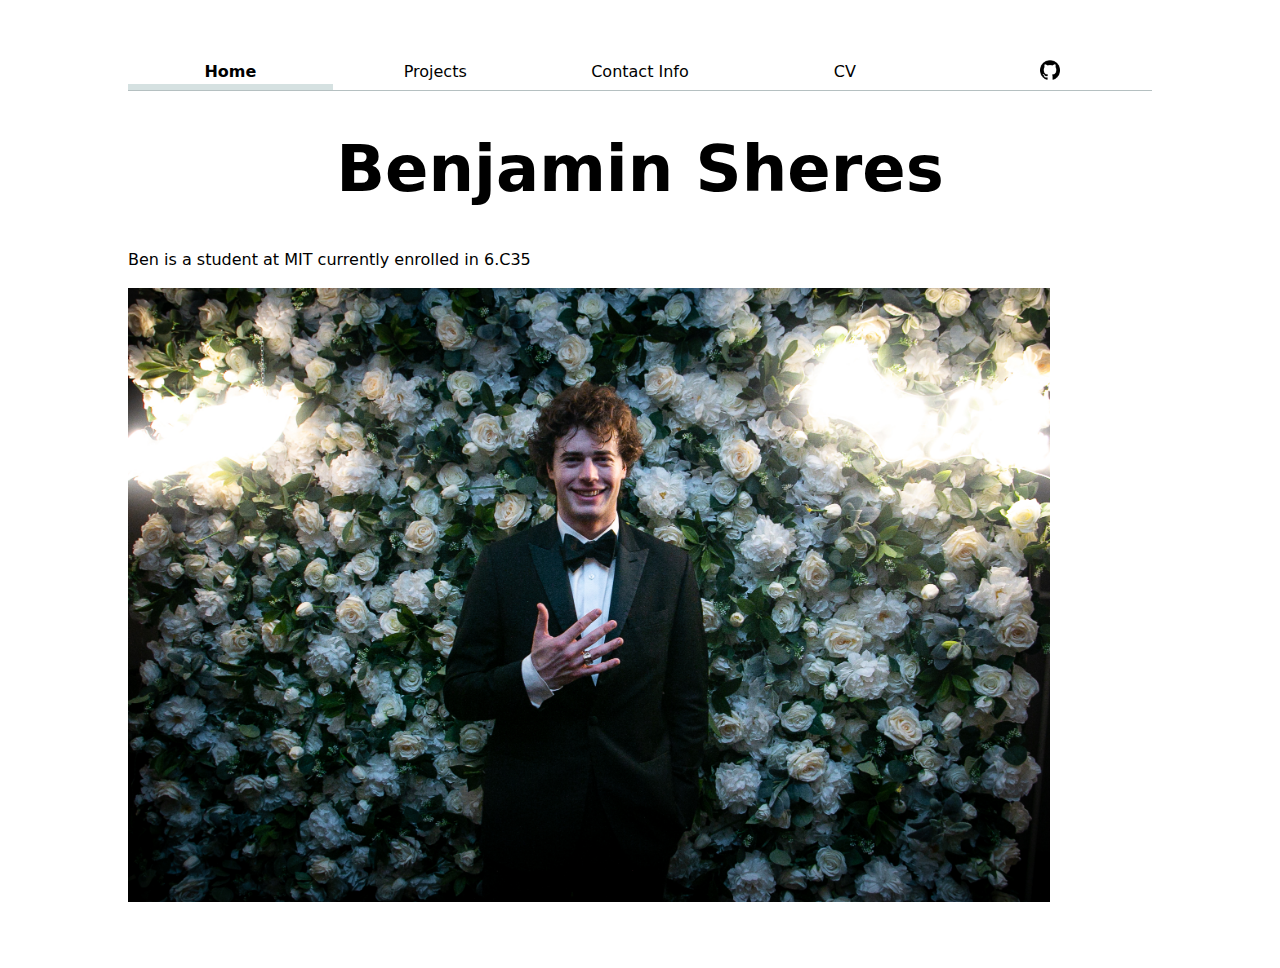
==== index.html @ c6d350a5 "Lab 2" ====
<!DOCTYPE html>
<html lang="en">
  <head>
    <link rel="stylesheet" href="style.css" />
    <meta charset="UTF-8" />
    <meta name="viewport" content="width=device-width, initial-scale=1.0" />
    <title>Ben Sheres: Personal Website and Portfolio</title>
  </head>
  <nav>
    <a class="current" href="/Portfolio/">Home</a>
    <a href="/Portfolio/projects/">Projects</a>
    <a href="/Portfolio/contact/">Contact Info</a>
    <a href="/Portfolio/resume/">CV</a>
    <a href="https://github.com/therealnalm" target="_blank"
      ><img
        src="images/githublogo.png"
        alt="Github logo"
        height="20"
        width="20"
    /></a>
  </nav>
  <body>
    <h1>Benjamin Sheres</h1>
    <p>Ben is a student at MIT currently enrolled in 6.C35</p>
    <img src="images/_MG_2664.jpg" alt="Ben in Tux" />
  </body>
</html>
---- style.css ----
:root {
  --color-accent: oklch(70% 25% 200);
  --color-accent-light: oklch(99% 20% 200);
}

body {
  /* Set line height to 1.5 times the font size
       and use the OS’s UI font as the website font
     */
  font: 100%/1.5 system-ui;
  max-width: 80%;
  margin-inline: auto;
  padding: 5ch;
}

img {
  max-width: 90%;
  margin-inline: auto;
  height: auto;
}

ul {
  display: contents;
}

li {
  display: contents;
}

nav {
  display: flex;
  margin-bottom: 3ch;
  border-bottom: 1px solid oklch(80% 3% 200);
  a {
    flex: 1;
    text-decoration: none;
    color: inherit;
    text-align: center;
    padding: 0.05em;
  }

  a:hover {
    border-bottom: 0.4em solid var(--color-accent);
    background-color: var(--color-accent-light);
  }
  .current {
    font-weight: bold;
    border-bottom: 0.4em solid oklch(90% 3% 200);
  }
}

input {
  font: inherit;
}

textarea {
  font: inherit;
}

button {
  font: inherit;
  width: 100%;
}

label {
  display: grid;
  grid-template-columns: subgrid;
  grid-column: 1/-1;
  gap: 1em;
  padding: 1em;
}

form {
  display: grid;
  grid-template-columns: auto 1fr;
}

.projects {
  display: grid;
  grid-template-columns: repeat(auto-fill, minmax(15em, 1fr));
}
article {
  display: grid;
  grid-template-rows: subgrid;
  grid-row: span 3;
}

h1 {
  font-size: 4em;
  line-height: 1.1;
  text-wrap: balance;
  text-align: center;
}

h2 {
  margin: 0;
  line-height: 1.1;
  text-wrap: balance;
  text-align: center;
}
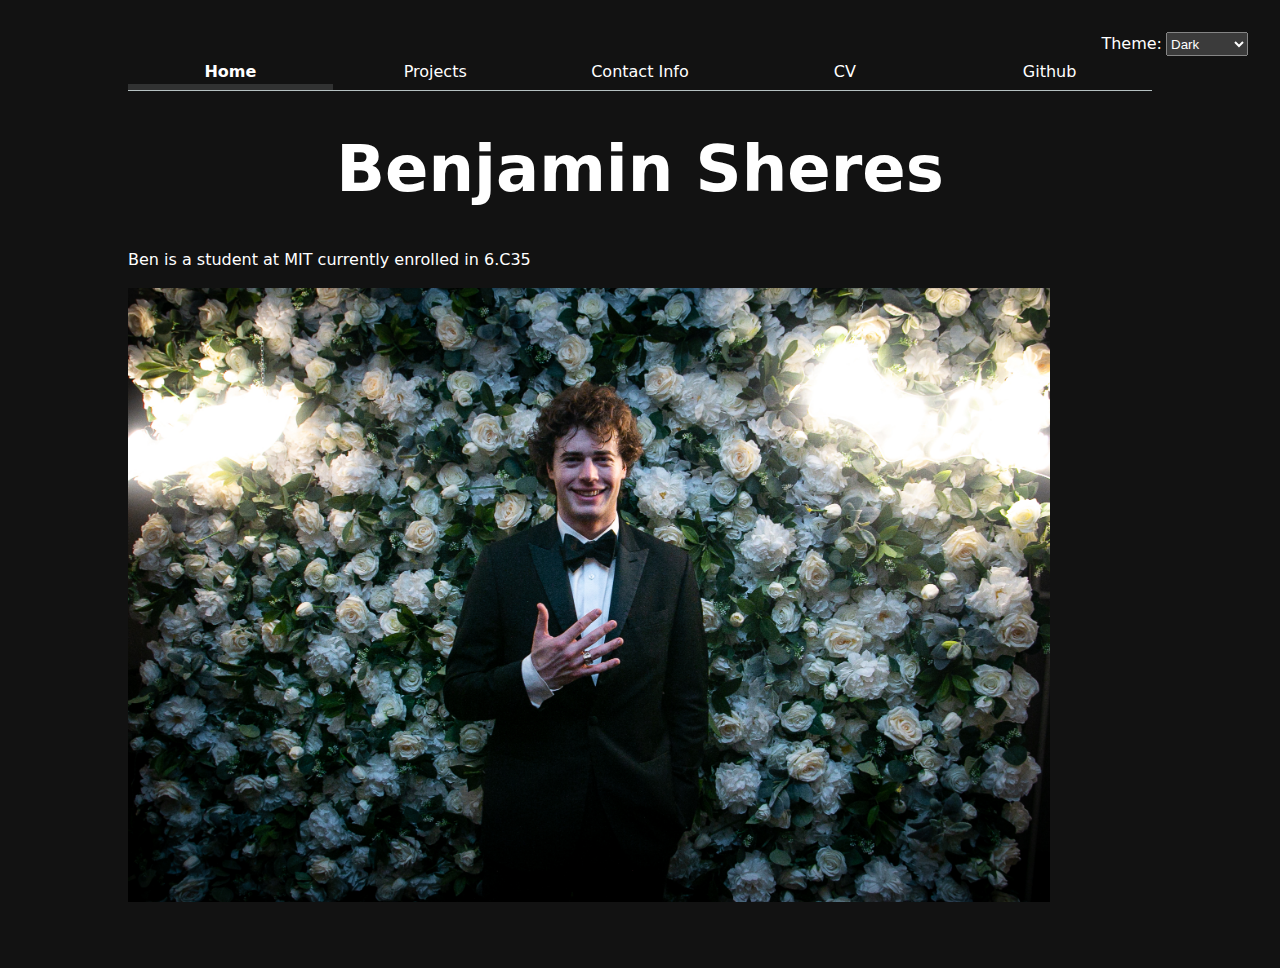
==== commit f73a4f03: "Lab 2" ====
--- a/index.html
+++ b/index.html
@@ -1,16 +1,18 @@
 <!DOCTYPE html>
-<html lang="en">
+
+<html lang="en" class = "home">
   <head>
     <link rel="stylesheet" href="style.css" />
     <meta charset="UTF-8" />
     <meta name="viewport" content="width=device-width, initial-scale=1.0" />
     <title>Ben Sheres: Personal Website and Portfolio</title>
+    <script type=""module" src="global.js" defer></script>
   </head>
-  <nav>
-    <a class="current" href="/Portfolio/">Home</a>
-    <a href="/Portfolio/projects/">Projects</a>
-    <a href="/Portfolio/contact/">Contact Info</a>
-    <a href="/Portfolio/resume/">CV</a>
+  <!-- <nav>
+    <a href="">Home</a>
+    <a href="projects/">Projects</a>
+    <a href="contact/">Contact Info</a>
+    <a href="resume/">CV</a>
     <a href="https://github.com/therealnalm" target="_blank"
       ><img
         src="images/githublogo.png"
@@ -18,10 +20,10 @@
         height="20"
         width="20"
     /></a>
-  </nav>
+  </nav> -->
   <body>
     <h1>Benjamin Sheres</h1>
     <p>Ben is a student at MIT currently enrolled in 6.C35</p>
-    <img src="images/_MG_2664.jpg" alt="Ben in Tux" />
+    <img src="images/MG_2664.jpg" alt="Ben in Tux" />
   </body>
 </html>
--- a/style.css
+++ b/style.css
@@ -1,6 +1,10 @@
 :root {
   --color-accent: oklch(70% 25% 200);
   --color-accent-light: oklch(99% 20% 200);
+}
+
+html {
+  color-scheme: dark;
 }
 
 body {
@@ -41,11 +45,15 @@
 
   a:hover {
     border-bottom: 0.4em solid var(--color-accent);
-    background-color: var(--color-accent-light);
+    background-color: color-mix(
+      in oklch,
+      var(--color-accent-light),
+      canvas 85%
+    );
   }
   .current {
     font-weight: bold;
-    border-bottom: 0.4em solid oklch(90% 3% 200);
+    border-bottom: 0.4em solid oklch(50% 1% 200/ 40%);
   }
 }
 
@@ -68,6 +76,14 @@
   grid-column: 1/-1;
   gap: 1em;
   padding: 1em;
+}
+
+.color-scheme {
+  position: absolute;
+  top: 1rem;
+  right: 1rem;
+  display: inline-flex;
+  gap: 4px;
 }
 
 form {
